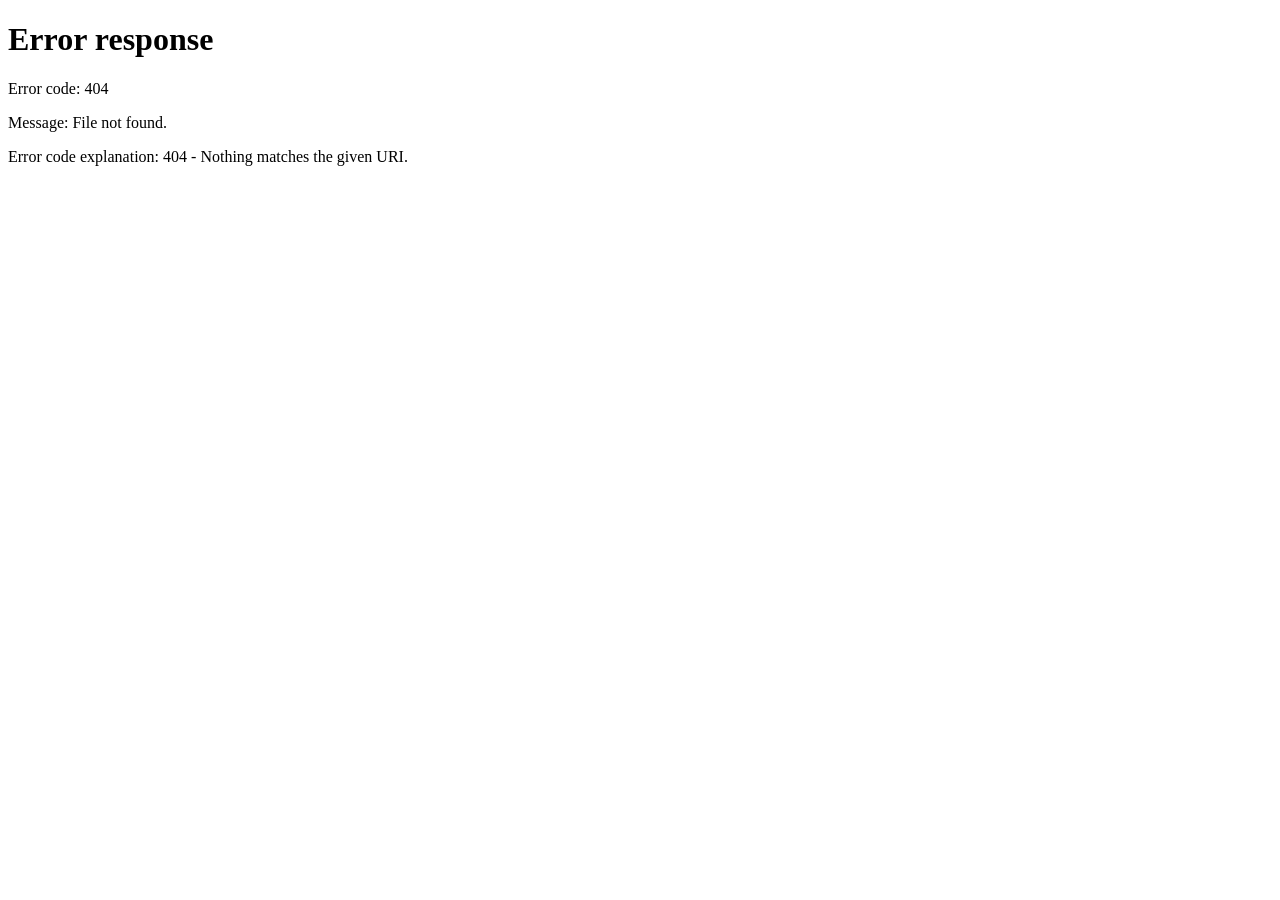
==== home.html @ f084a9ca "Add home redirect" ====
<!DOCTYPE html>
<html lang="en">
<head>
  <meta charset="UTF-8" />
  <meta http-equiv="refresh" content="0; url=index.html" />
  <link rel="canonical" href="index.html" />
  <title>Buckzy</title>
</head>
<body>
  <p><a href="index.html">Continue to Buckzy</a></p>
</body>
</html>
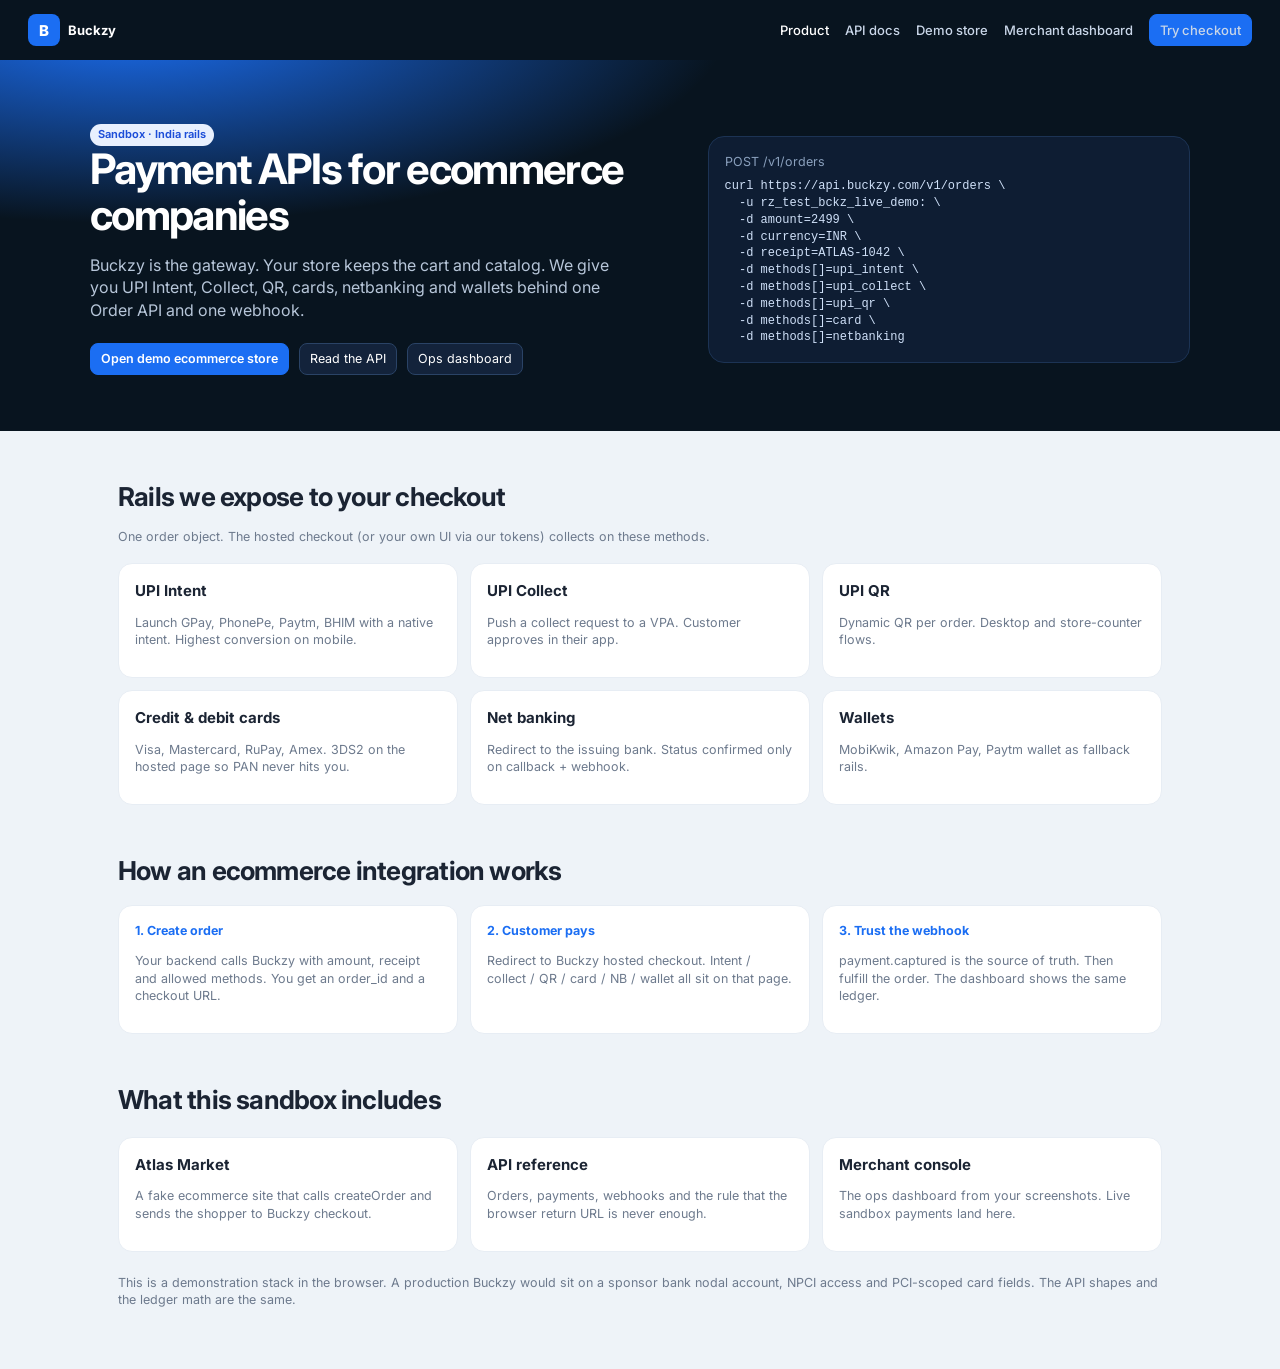
==== commit 13557203: "Add files via upload" ====
--- a/home.html
+++ b/home.html
@@ -2,11 +2,80 @@
 <html lang="en">
 <head>
   <meta charset="UTF-8" />
-  <meta http-equiv="refresh" content="0; url=index.html" />
-  <link rel="canonical" href="index.html" />
-  <title>Buckzy</title>
+  <meta name="viewport" content="width=device-width, initial-scale=1.0" />
+  <title>Buckzy · Payment APIs for ecommerce</title>
+  <link rel="stylesheet" href="css/styles.css" />
 </head>
 <body>
-  <p><a href="index.html">Continue to Buckzy</a></p>
+  <header class="site-nav">
+    <a href="home.html" style="display:flex;gap:8px;align-items:center;color:#fff"><div class="logo">B</div><b>Buckzy</b></a>
+    <div class="links">
+      <a href="home.html" class="on">Product</a>
+      <a href="docs.html">API docs</a>
+      <a href="store.html">Demo store</a>
+      <a href="index.html">Merchant dashboard</a>
+      <a class="btn btn-primary" href="store.html">Try checkout</a>
+    </div>
+  </header>
+
+  <section class="hero">
+    <div class="hero-wrap">
+      <div>
+        <div class="badge blue">Sandbox · India rails</div>
+        <h1>Payment APIs for ecommerce companies</h1>
+        <p>Buckzy is the gateway. Your store keeps the cart and catalog. We give you UPI Intent, Collect, QR, cards, netbanking and wallets behind one Order API and one webhook.</p>
+        <div class="hero-actions">
+          <a class="btn btn-primary" href="store.html">Open demo ecommerce store</a>
+          <a class="btn" href="docs.html" style="background:#13233b;color:#fff;border-color:#2a4366">Read the API</a>
+          <a class="btn" href="index.html" style="background:#13233b;color:#fff;border-color:#2a4366">Ops dashboard</a>
+        </div>
+      </div>
+      <div class="hero-card">
+        <div class="muted" style="color:#8aa0bd;margin-bottom:8px">POST /v1/orders</div>
+<pre>curl https://api.buckzy.com/v1/orders \
+  -u rz_test_bckz_live_demo: \
+  -d amount=2499 \
+  -d currency=INR \
+  -d receipt=ATLAS-1042 \
+  -d methods[]=upi_intent \
+  -d methods[]=upi_collect \
+  -d methods[]=upi_qr \
+  -d methods[]=card \
+  -d methods[]=netbanking</pre>
+      </div>
+    </div>
+  </section>
+
+  <section class="section">
+    <h2>Rails we expose to your checkout</h2>
+    <p class="muted">One order object. The hosted checkout (or your own UI via our tokens) collects on these methods.</p>
+    <div class="rail-grid">
+      <div class="rail"><h3>UPI Intent</h3><p class="muted">Launch GPay, PhonePe, Paytm, BHIM with a native intent. Highest conversion on mobile.</p></div>
+      <div class="rail"><h3>UPI Collect</h3><p class="muted">Push a collect request to a VPA. Customer approves in their app.</p></div>
+      <div class="rail"><h3>UPI QR</h3><p class="muted">Dynamic QR per order. Desktop and store-counter flows.</p></div>
+      <div class="rail"><h3>Credit & debit cards</h3><p class="muted">Visa, Mastercard, RuPay, Amex. 3DS2 on the hosted page so PAN never hits you.</p></div>
+      <div class="rail"><h3>Net banking</h3><p class="muted">Redirect to the issuing bank. Status confirmed only on callback + webhook.</p></div>
+      <div class="rail"><h3>Wallets</h3><p class="muted">MobiKwik, Amazon Pay, Paytm wallet as fallback rails.</p></div>
+    </div>
+  </section>
+
+  <section class="section" style="padding-top:0">
+    <h2>How an ecommerce integration works</h2>
+    <div class="steps">
+      <div class="step"><b>1. Create order</b><p class="muted">Your backend calls Buckzy with amount, receipt and allowed methods. You get an order_id and a checkout URL.</p></div>
+      <div class="step"><b>2. Customer pays</b><p class="muted">Redirect to Buckzy hosted checkout. Intent / collect / QR / card / NB / wallet all sit on that page.</p></div>
+      <div class="step"><b>3. Trust the webhook</b><p class="muted">payment.captured is the source of truth. Then fulfill the order. The dashboard shows the same ledger.</p></div>
+    </div>
+  </section>
+
+  <section class="section" style="padding-top:0">
+    <h2>What this sandbox includes</h2>
+    <div class="rail-grid">
+      <a class="rail" href="store.html"><h3>Atlas Market</h3><p class="muted">A fake ecommerce site that calls createOrder and sends the shopper to Buckzy checkout.</p></a>
+      <a class="rail" href="docs.html"><h3>API reference</h3><p class="muted">Orders, payments, webhooks and the rule that the browser return URL is never enough.</p></a>
+      <a class="rail" href="index.html"><h3>Merchant console</h3><p class="muted">The ops dashboard from your screenshots. Live sandbox payments land here.</p></a>
+    </div>
+    <p class="muted" style="margin-top:22px">This is a demonstration stack in the browser. A production Buckzy would sit on a sponsor bank nodal account, NPCI access and PCI-scoped card fields. The API shapes and the ledger math are the same.</p>
+  </section>
 </body>
 </html>
--- a/css/styles.css
+++ b/css/styles.css
@@ -0,0 +1,352 @@
+@import url("https://fonts.googleapis.com/css2?family=Inter:wght@400;500;600;700;800&display=swap");
+
+:root {
+  --navy: #071427;
+  --sidebar: #0a1628;
+  --blue: #1b6ef3;
+  --blue-2: #2b7cff;
+  --blue-soft: #e8f0fe;
+  --teal: #2bbbad;
+  --green: #1b9a5a;
+  --green-soft: #e7f8ee;
+  --red: #e04545;
+  --red-soft: #fdecec;
+  --text: #1b2433;
+  --muted: #6d7a8d;
+  --line: #e7edf4;
+  --bg: #eef3f8;
+  --card: #ffffff;
+  --shadow: 0 1px 2px rgba(15, 23, 42, 0.04);
+  --radius: 12px;
+  --sidebar-w: 228px;
+}
+
+* { box-sizing: border-box; }
+html, body { margin: 0; height: 100%; }
+body {
+  font-family: Inter, "Segoe UI", system-ui, -apple-system, sans-serif;
+  background: var(--bg);
+  color: var(--text);
+  font-size: 12.5px;
+  line-height: 1.4;
+}
+
+button, input, select { font: inherit; }
+button { cursor: pointer; }
+a { color: inherit; text-decoration: none; }
+
+.app { display: flex; min-height: 100vh; }
+
+.sidebar {
+  width: var(--sidebar-w);
+  background: #08141f;
+  color: #d7e0ee;
+  display: flex;
+  flex-direction: column;
+  position: sticky;
+  top: 0;
+  height: 100vh;
+  flex-shrink: 0;
+}
+.brand {
+  display: flex;
+  gap: 10px;
+  align-items: center;
+  padding: 16px 16px 12px;
+}
+.logo {
+  width: 32px; height: 32px; border-radius: 8px;
+  background: #1b6ef3;
+  display: grid; place-items: center;
+  color: #fff; font-weight: 800; font-size: 15px;
+}
+.brand h1 { margin: 0; font-size: 15px; color: #fff; letter-spacing: -.02em; font-weight: 700; }
+.brand p { margin: 0; font-size: 10.5px; color: #8ea0bb; }
+.merchant {
+  margin: 4px 14px 10px;
+  padding: 0;
+  background: none;
+  border: 0;
+}
+.merchant .k { font-size: 10px; color: #7d8fa8; }
+.merchant .n { color: #e8eef6; font-weight: 600; margin-top: 2px; font-size: 12px; }
+.merchant .m { color: #8ea0bb; font-size: 11px; }
+
+.nav { padding: 6px 10px; overflow: auto; flex: 1; }
+.nav-sec {
+  font-size: 10px; letter-spacing: .08em; text-transform: uppercase;
+  color: #7d8fa8; padding: 10px 10px 6px;
+}
+.nav a {
+  display: flex; align-items: center; gap: 10px;
+  padding: 8px 10px; border-radius: 8px;
+  color: #c5d2e4; margin-bottom: 1px;
+  font-size: 13px;
+}
+.nav a.active { background: #1b6ef3; color: #fff; font-weight: 600; }
+.nav a svg { width: 16px; height: 16px; opacity: .85; flex-shrink: 0; }
+.nav a:hover { background: rgba(255,255,255,.05); color: #fff; }
+.nav a.active { background: #1d6feb; color: #fff; font-weight: 600; }
+.nav a.active svg { opacity: 1; }
+
+.side-foot {
+  padding: 12px;
+  border-top: 1px solid rgba(255,255,255,.06);
+  font-size: 11.5px;
+}
+.side-foot .who { color: #fff; font-weight: 600; }
+.side-foot .meta { color: #8ea0bb; margin-top: 2px; }
+.side-foot .copy { color: #6d7f96; margin-top: 10px; font-size: 10px; }
+
+.main { flex: 1; min-width: 0; display: flex; flex-direction: column; }
+.topbar {
+  background: #fff;
+  border-bottom: 1px solid var(--line);
+  padding: 12px 20px 10px;
+  display: flex; align-items: flex-start; justify-content: space-between; gap: 16px;
+  position: sticky; top: 0; z-index: 20;
+}
+.topbar h2 { margin: 0; font-size: 18px; letter-spacing: -.03em; font-weight: 700; }
+.topbar .sub { color: var(--muted); margin-top: 2px; font-size: 12px; }
+.filters { display: flex; gap: 8px; align-items: center; flex-wrap: wrap; justify-content: flex-end; }
+.pill, .btn {
+  border: 1px solid #d9e2ec;
+  background: #fff;
+  border-radius: 8px;
+  padding: 6px 10px;
+  color: var(--text);
+  display: inline-flex;
+  align-items: center;
+  gap: 6px;
+}
+.btn-primary {
+  background: var(--blue);
+  border-color: var(--blue);
+  color: #fff;
+  font-weight: 600;
+}
+.btn-outline {
+  border-color: #c9d6e5;
+  background: #fff;
+  color: #234;
+}
+.updated { color: var(--muted); font-size: 11.5px; }
+.phone { color: var(--blue); font-weight: 650; font-size: 12.5px; }
+.content { padding: 12px 18px 20px; }
+.kpis { display: grid; grid-template-columns: repeat(7, minmax(0, 1fr)); gap: 8px; }
+.card {
+  background: var(--card);
+  border: 1px solid var(--line);
+  border-radius: 10px;
+  box-shadow: var(--shadow);
+}
+.kpi { padding: 10px 11px 9px; }
+.kpi .label { color: var(--muted); font-size: 11px; font-weight: 500; }
+.kpi .val { font-size: 16px; font-weight: 750; margin-top: 5px; letter-spacing: -.03em; }
+.kpi .hint { margin-top: 5px; font-size: 10.5px; color: var(--muted); display: flex; gap: 6px; align-items: center; flex-wrap: wrap; }
+.up { color: #17803d; font-weight: 650; }
+.down { color: #c24141; font-weight: 650; }
+.ok { color: #17803d; }
+.badge {
+  display: inline-flex; align-items: center; gap: 5px;
+  padding: 3px 8px; border-radius: 999px; font-size: 11px; font-weight: 650;
+}
+.badge.success { background: var(--green-soft); color: #157a3e; }
+.badge.fail { background: var(--red-soft); color: #b42318; }
+.badge.warn { background: #fff7e8; color: #b45309; }
+.badge.blue { background: var(--blue-soft); color: #1d4ed8; }
+.badge.neutral { background: #f1f4f8; color: #475569; }
+
+.settle {
+  margin-top: 10px;
+  padding: 12px 14px;
+  display: flex; align-items: center; justify-content: space-between; gap: 12px;
+}
+.settle-flow { display: flex; align-items: center; gap: 8px; flex-wrap: wrap; flex: 1; }
+.settle .title { display: flex; align-items: center; gap: 8px; font-weight: 700; margin-bottom: 8px; font-size: 13px; }
+.sbox { padding: 0 2px; }
+.sbox .k { font-size: 10px; color: var(--muted); }
+.sbox .v { font-weight: 700; margin-top: 2px; font-size: 12.5px; }
+.op { color: #9aa8b8; font-weight: 700; font-size: 14px; }
+.avail { text-align: right; min-width: 190px; border-left: 1px solid var(--line); padding-left: 14px; }
+.avail .k { color: var(--muted); font-size: 11px; }
+.avail .v { font-size: 18px; font-weight: 750; color: #0f6b38; }
+.linkish { background: none; border: 0; color: var(--blue); font-weight: 650; padding: 0; margin-top: 6px; }
+
+.grid-3 { display: grid; grid-template-columns: 1.28fr .96fr .62fr; gap: 10px; margin-top: 10px; }
+.panel { padding: 12px 14px 14px; }
+.panel h3 { margin: 0 0 10px; font-size: 13px; font-weight: 650; }
+.chart-box { display: flex; gap: 8px; height: 196px; }
+.y-axis { display: flex; flex-direction: column; justify-content: space-between; color: #8a96a8; font-size: 10px; width: 28px; text-align: right; padding-bottom: 18px; }
+.chart-wrap { height: 196px; display: flex; align-items: flex-end; gap: 4px; flex: 1; border-bottom: 1px solid #edf1f5; padding-bottom: 0; }
+.bar-col { flex: 1; display: flex; flex-direction: column; align-items: center; height: 100%; justify-content: flex-end; }
+.bar {
+  width: 100%;
+  background: #3b82f6;
+  border-radius: 3px 3px 0 0;
+  min-height: 3px;
+}
+.bar-col .amt { font-size: 8px; color: #5b6b82; margin-bottom: 3px; white-space: nowrap; transform: scale(.92); }
+.bar-col .hr { font-size: 9px; color: #8a96a8; margin-top: 4px; }
+
+.donut {
+  width: 132px; height: 132px; border-radius: 50%;
+  display: grid; place-items: center; flex-shrink: 0;
+}
+.donut-inner {
+  width: 78px; height: 78px; background: #fff; border-radius: 50%;
+  display: grid; place-items: center; text-align: center;
+}
+.donut-inner b { font-size: 10.5px; display: block; }
+.ring {
+  width: 132px; height: 132px; border-radius: 50%;
+  display: grid; place-items: center; margin: 0 auto 10px;
+}
+.ring-inner { width: 86px; height: 86px; background: #fff; border-radius: 50%; }
+
+th { font-size: 10.5px; padding: 7px 7px; }
+td { padding: 6px 7px; font-size: 12px; }
+.live-row td { background: #f0faf3; }
+
+.donut-row { display: flex; gap: 14px; align-items: center; }
+.donut-inner span { font-size: 10px; color: var(--muted); }
+.legend { list-style: none; margin: 0; padding: 0; flex: 1; }
+.legend li { display: flex; justify-content: space-between; gap: 8px; padding: 3px 0; font-size: 11.5px; }
+.legend .dot { width: 8px; height: 8px; border-radius: 50%; display: inline-block; margin-right: 7px; }
+.legend .amt { color: var(--muted); font-size: 11px; }
+
+.table-wrap { overflow: auto; }
+table { width: 100%; border-collapse: collapse; }
+th {
+  text-align: left; font-size: 10.5px; color: #6b778c; font-weight: 650;
+  padding: 7px 6px; border-bottom: 1px solid var(--line); white-space: nowrap;
+}
+td { padding: 6px 6px; border-bottom: 1px solid #f0f3f7; white-space: nowrap; }
+tr:last-child td { border-bottom: 0; }
+.tright { text-align: right; }
+.mono { font-variant-numeric: tabular-nums; font-family: ui-monospace, SFMono-Regular, Menlo, monospace; font-size: 11.5px; }
+.muted { color: var(--muted); }
+.grid-2 { display: grid; grid-template-columns: 1.35fr .65fr; gap: 10px; margin-top: 10px; }
+.grid-tables { display: grid; grid-template-columns: 1.25fr .85fr .8fr; gap: 10px; margin-top: 10px; }
+.foot-note { display: flex; justify-content: space-between; color: var(--muted); font-size: 11px; padding: 4px 18px 16px; }
+
+.page-head { display: flex; justify-content: space-between; align-items: center; margin-bottom: 12px; gap: 10px; }
+.search {
+  border: 1px solid var(--line); border-radius: 8px; padding: 8px 10px; min-width: 240px; background: #fff;
+}
+.toolbar { display: flex; gap: 8px; flex-wrap: wrap; align-items: center; }
+
+.recon-grid { display: grid; grid-template-columns: 1fr 1fr; gap: 12px; }
+.pie-lg {
+  width: 220px; height: 220px; border-radius: 50%; margin: 10px auto 18px;
+}
+.amount-box {
+  display: flex; gap: 8px; align-items: center; background: #f7f9fc;
+  border: 1px solid var(--line); border-radius: 10px; padding: 10px 12px;
+}
+.amount-box input {
+  border: 1px solid var(--line); border-radius: 8px; padding: 8px 10px; width: 180px;
+}
+.stat-row { display: flex; justify-content: space-between; padding: 10px 0; border-bottom: 1px solid #f0f3f7; }
+.stat-row:last-child { border-bottom: 0; }
+
+.menu-btn {
+  display: none;
+  border: 1px solid var(--line); background: #fff; border-radius: 8px; padding: 7px 10px;
+}
+
+@media (max-width: 1280px) {
+  .kpis { grid-template-columns: repeat(4, 1fr); }
+  .grid-3, .grid-tables { grid-template-columns: 1fr; }
+  .grid-2, .recon-grid { grid-template-columns: 1fr; }
+}
+@media (max-width: 900px) {
+  .sidebar { position: fixed; left: 0; transform: translateX(-100%); z-index: 40; transition: .2s; }
+  .sidebar.open { transform: none; }
+  .menu-btn { display: inline-flex; }
+  .kpis { grid-template-columns: 1fr 1fr; }
+  .topbar { flex-direction: column; }
+  .content { padding: 12px; }
+}
+
+.toast {
+  position: fixed; right: 18px; bottom: 18px; background: #102033; color: #fff;
+  padding: 10px 14px; border-radius: 10px; display: none; z-index: 50;
+}
+.toast.show { display: block; }
+
+/* Hosted checkout */
+.cko-body { background: #f3f6fb; min-height: 100vh; }
+.cko {
+  max-width: 980px; margin: 0 auto; padding: 28px 16px 40px;
+  display: grid; grid-template-columns: 320px 1fr; gap: 18px;
+}
+.cko-brand { display: flex; align-items: center; gap: 8px; margin-bottom: 18px; }
+.cko-card { background: #fff; border: 1px solid var(--line); border-radius: 16px; padding: 18px; }
+.cko-amt { font-size: 32px; font-weight: 800; letter-spacing: -.04em; margin: 8px 0 4px; }
+.cko-methods { display: grid; gap: 8px; }
+.cko-method {
+  border: 1px solid var(--line); border-radius: 12px; padding: 12px; cursor: pointer; background: #fff;
+}
+.cko-method.on { border-color: var(--blue); box-shadow: 0 0 0 3px #e8f0fe; }
+.apps { display: grid; grid-template-columns: 1fr 1fr; gap: 8px; margin-top: 10px; }
+.app-btn {
+  border: 1px solid var(--line); border-radius: 10px; padding: 10px; background: #f8fafc; font-weight: 650;
+}
+.app-btn.on { border-color: var(--blue); background: #eef4ff; }
+.qr {
+  width: 168px; height: 168px; margin: 12px auto; border-radius: 12px;
+  background:
+    repeating-linear-gradient(90deg, #111 0 8px, transparent 8px 16px),
+    repeating-linear-gradient(0deg, #111 0 8px, transparent 8px 16px);
+  background-color: #fff;
+  opacity: .9;
+}
+.field { width: 100%; border: 1px solid var(--line); border-radius: 10px; padding: 10px 12px; margin-top: 8px; }
+.pay-btn { width: 100%; margin-top: 14px; padding: 12px; border-radius: 12px; font-weight: 700; font-size: 14px; }
+.cko-status { text-align: center; padding: 40px 10px; }
+.spin {
+  width: 42px; height: 42px; border: 3px solid #dbe7f5; border-top-color: var(--blue);
+  border-radius: 50%; margin: 0 auto 12px; animation: spin .8s linear infinite;
+}
+@keyframes spin { to { transform: rotate(360deg); } }
+@media (max-width: 800px) { .cko { grid-template-columns: 1fr; } }
+
+.site-nav {
+  display: flex; align-items: center; justify-content: space-between; gap: 12px;
+  padding: 14px 28px; background: #08141f; color: #fff; position: sticky; top: 0; z-index: 30;
+}
+.site-nav .links { display: flex; gap: 16px; flex-wrap: wrap; align-items: center; }
+.site-nav a { color: #c9d6e8; font-size: 13px; font-weight: 500; }
+.site-nav a:hover, .site-nav a.on { color: #fff; }
+.hero {
+  background: radial-gradient(1200px 400px at 10% -10%, #1b6ef3 0, transparent 50%), #08141f;
+  color: #fff; padding: 64px 28px 56px;
+}
+.hero-wrap { max-width: 1100px; margin: 0 auto; display: grid; grid-template-columns: 1.1fr .9fr; gap: 28px; align-items: center; }
+.hero h1 { font-size: 42px; line-height: 1.1; letter-spacing: -.04em; margin: 0 0 12px; }
+.hero p { color: #b7c6d9; font-size: 16px; max-width: 540px; }
+.hero-actions { display: flex; gap: 10px; flex-wrap: wrap; margin-top: 22px; }
+.hero-card { background: #0e1d33; border: 1px solid #1c3354; border-radius: 16px; padding: 16px; }
+.hero-card pre { margin: 0; color: #cfe0f8; font-size: 12px; overflow: auto; }
+.section { max-width: 1100px; margin: 0 auto; padding: 48px 28px; }
+.section h2 { font-size: 26px; margin: 0 0 8px; letter-spacing: -.03em; }
+.rail-grid { display: grid; grid-template-columns: repeat(3, 1fr); gap: 12px; margin-top: 18px; }
+.rail { background: #fff; border: 1px solid var(--line); border-radius: 14px; padding: 16px; }
+.rail h3 { margin: 0 0 6px; font-size: 15px; }
+.steps { display: grid; grid-template-columns: repeat(3, 1fr); gap: 12px; margin-top: 16px; }
+.step { background: #fff; border: 1px solid var(--line); border-radius: 14px; padding: 16px; }
+.step b { color: var(--blue); }
+.store-grid { display: grid; grid-template-columns: repeat(3, 1fr); gap: 14px; }
+.product { background: #fff; border: 1px solid var(--line); border-radius: 14px; padding: 16px; display: flex; flex-direction: column; gap: 8px; }
+.product .price { font-size: 20px; font-weight: 800; }
+.swatch { height: 92px; border-radius: 10px; }
+.cart-bar { position: sticky; bottom: 0; background: #fff; border-top: 1px solid var(--line); padding: 12px 28px; display: flex; justify-content: space-between; align-items: center; }
+.docs { display: grid; grid-template-columns: 220px 1fr; gap: 24px; }
+.docs nav a { display: block; padding: 6px 0; color: var(--muted); }
+.docs pre { background: #0b1728; color: #d6e4f7; padding: 14px; border-radius: 12px; overflow: auto; font-size: 12.5px; }
+@media (max-width: 900px) {
+  .hero-wrap, .rail-grid, .steps, .store-grid, .docs { grid-template-columns: 1fr; }
+  .hero h1 { font-size: 32px; }
+}
+
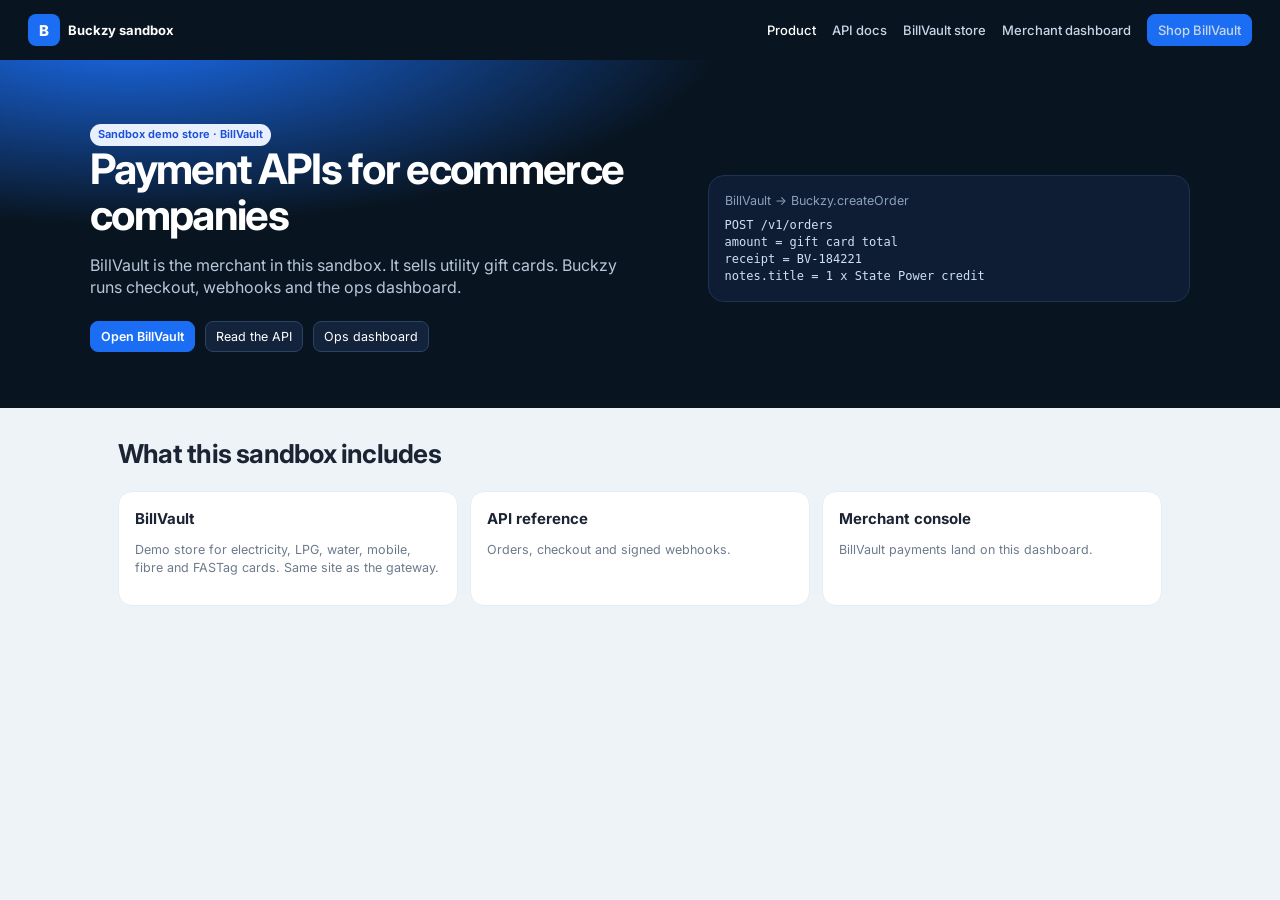
==== commit 933197fa: "BillVault is the sandbox demo store" ====
--- a/home.html
+++ b/home.html
@@ -8,74 +8,43 @@
 </head>
 <body>
   <header class="site-nav">
-    <a href="home.html" style="display:flex;gap:8px;align-items:center;color:#fff"><div class="logo">B</div><b>Buckzy</b></a>
+    <a href="home.html" style="display:flex;gap:8px;align-items:center;color:#fff"><div class="logo">B</div><b>Buckzy sandbox</b></a>
     <div class="links">
       <a href="home.html" class="on">Product</a>
       <a href="docs.html">API docs</a>
-      <a href="store.html">Demo store</a>
+      <a href="store.html">BillVault store</a>
       <a href="index.html">Merchant dashboard</a>
-      <a class="btn btn-primary" href="store.html">Try checkout</a>
+      <a class="btn btn-primary" href="store.html">Shop BillVault</a>
     </div>
   </header>
-
   <section class="hero">
     <div class="hero-wrap">
       <div>
-        <div class="badge blue">Sandbox · India rails</div>
+        <div class="badge blue">Sandbox demo store · BillVault</div>
         <h1>Payment APIs for ecommerce companies</h1>
-        <p>Buckzy is the gateway. Your store keeps the cart and catalog. We give you UPI Intent, Collect, QR, cards, netbanking and wallets behind one Order API and one webhook.</p>
+        <p>BillVault is the merchant in this sandbox. It sells utility gift cards. Buckzy runs checkout, webhooks and the ops dashboard.</p>
         <div class="hero-actions">
-          <a class="btn btn-primary" href="store.html">Open demo ecommerce store</a>
+          <a class="btn btn-primary" href="store.html">Open BillVault</a>
           <a class="btn" href="docs.html" style="background:#13233b;color:#fff;border-color:#2a4366">Read the API</a>
           <a class="btn" href="index.html" style="background:#13233b;color:#fff;border-color:#2a4366">Ops dashboard</a>
         </div>
       </div>
       <div class="hero-card">
-        <div class="muted" style="color:#8aa0bd;margin-bottom:8px">POST /v1/orders</div>
-<pre>curl https://api.buckzy.com/v1/orders \
-  -u rz_test_bckz_live_demo: \
-  -d amount=2499 \
-  -d currency=INR \
-  -d receipt=ATLAS-1042 \
-  -d methods[]=upi_intent \
-  -d methods[]=upi_collect \
-  -d methods[]=upi_qr \
-  -d methods[]=card \
-  -d methods[]=netbanking</pre>
+        <div class="muted" style="color:#8aa0bd;margin-bottom:8px">BillVault → Buckzy.createOrder</div>
+<pre>POST /v1/orders
+amount = gift card total
+receipt = BV-184221
+notes.title = 1 x State Power credit</pre>
       </div>
     </div>
   </section>
-
-  <section class="section">
-    <h2>Rails we expose to your checkout</h2>
-    <p class="muted">One order object. The hosted checkout (or your own UI via our tokens) collects on these methods.</p>
-    <div class="rail-grid">
-      <div class="rail"><h3>UPI Intent</h3><p class="muted">Launch GPay, PhonePe, Paytm, BHIM with a native intent. Highest conversion on mobile.</p></div>
-      <div class="rail"><h3>UPI Collect</h3><p class="muted">Push a collect request to a VPA. Customer approves in their app.</p></div>
-      <div class="rail"><h3>UPI QR</h3><p class="muted">Dynamic QR per order. Desktop and store-counter flows.</p></div>
-      <div class="rail"><h3>Credit & debit cards</h3><p class="muted">Visa, Mastercard, RuPay, Amex. 3DS2 on the hosted page so PAN never hits you.</p></div>
-      <div class="rail"><h3>Net banking</h3><p class="muted">Redirect to the issuing bank. Status confirmed only on callback + webhook.</p></div>
-      <div class="rail"><h3>Wallets</h3><p class="muted">MobiKwik, Amazon Pay, Paytm wallet as fallback rails.</p></div>
-    </div>
-  </section>
-
-  <section class="section" style="padding-top:0">
-    <h2>How an ecommerce integration works</h2>
-    <div class="steps">
-      <div class="step"><b>1. Create order</b><p class="muted">Your backend calls Buckzy with amount, receipt and allowed methods. You get an order_id and a checkout URL.</p></div>
-      <div class="step"><b>2. Customer pays</b><p class="muted">Redirect to Buckzy hosted checkout. Intent / collect / QR / card / NB / wallet all sit on that page.</p></div>
-      <div class="step"><b>3. Trust the webhook</b><p class="muted">payment.captured is the source of truth. Then fulfill the order. The dashboard shows the same ledger.</p></div>
-    </div>
-  </section>
-
-  <section class="section" style="padding-top:0">
+  <section class="section" style="padding-top:28px">
     <h2>What this sandbox includes</h2>
     <div class="rail-grid">
-      <a class="rail" href="store.html"><h3>Atlas Market</h3><p class="muted">A fake ecommerce site that calls createOrder and sends the shopper to Buckzy checkout.</p></a>
-      <a class="rail" href="docs.html"><h3>API reference</h3><p class="muted">Orders, payments, webhooks and the rule that the browser return URL is never enough.</p></a>
-      <a class="rail" href="index.html"><h3>Merchant console</h3><p class="muted">The ops dashboard from your screenshots. Live sandbox payments land here.</p></a>
+      <a class="rail" href="store.html"><h3>BillVault</h3><p class="muted">Demo store for electricity, LPG, water, mobile, fibre and FASTag cards. Same site as the gateway.</p></a>
+      <a class="rail" href="docs.html"><h3>API reference</h3><p class="muted">Orders, checkout and signed webhooks.</p></a>
+      <a class="rail" href="index.html"><h3>Merchant console</h3><p class="muted">BillVault payments land on this dashboard.</p></a>
     </div>
-    <p class="muted" style="margin-top:22px">This is a demonstration stack in the browser. A production Buckzy would sit on a sponsor bank nodal account, NPCI access and PCI-scoped card fields. The API shapes and the ledger math are the same.</p>
   </section>
 </body>
 </html>
